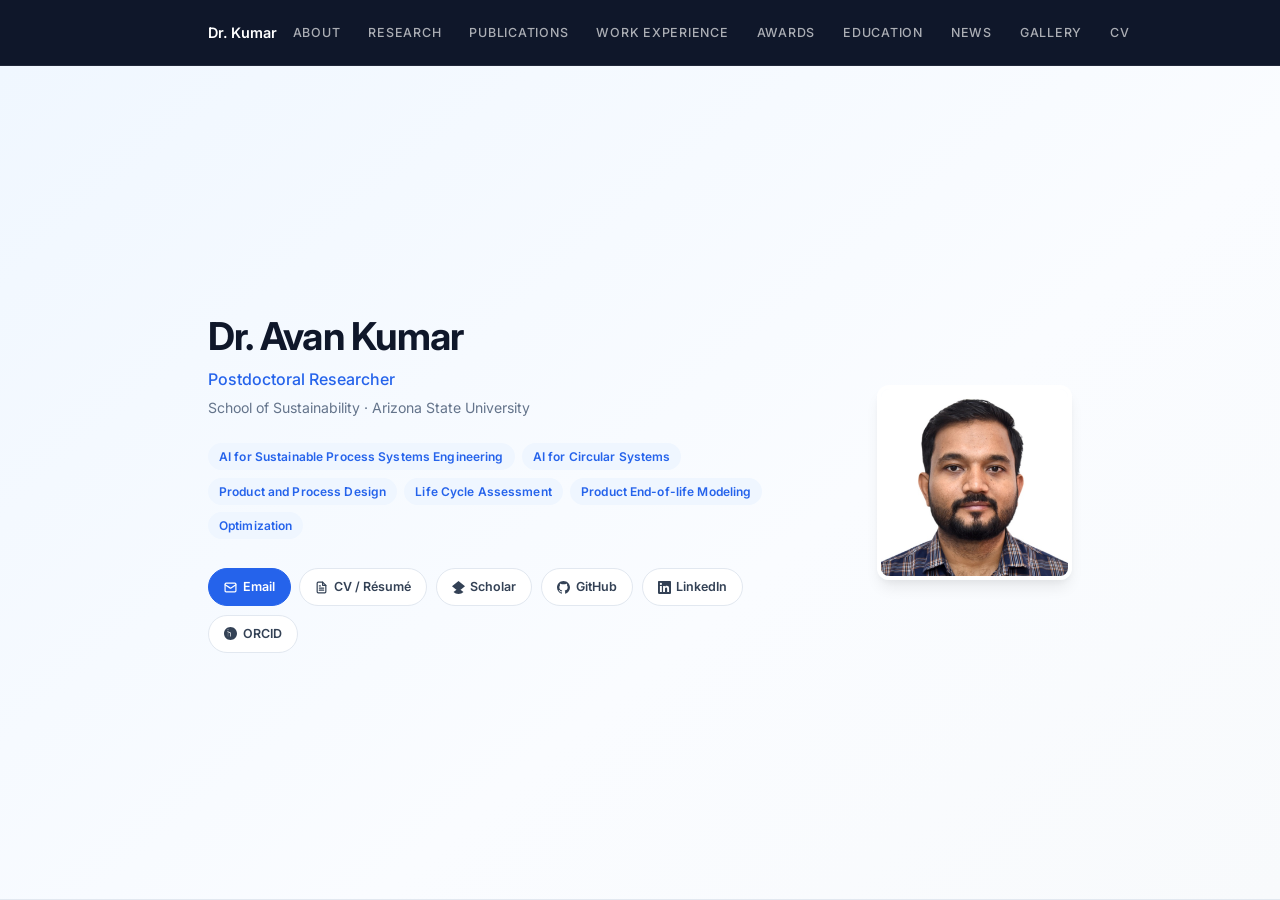
==== index.html @ 6a68aaca "initial" ====
<!DOCTYPE html>
<html lang="en">
<head>
  <meta charset="UTF-8">
  <meta name="viewport" content="width=device-width, initial-scale=1.0">
  <meta name="description" content="Academic portfolio">

  <title>Portfolio</title>

  <link rel="preconnect" href="https://fonts.googleapis.com">
  <link rel="preconnect" href="https://fonts.gstatic.com" crossorigin>
  <link href="https://fonts.googleapis.com/css2?family=Inter:wght@300;400;500;600;700&display=swap" rel="stylesheet">

  <link rel="stylesheet" href="assets/css/style.css">
</head>
<body>

  <nav id="navbar">
    <div class="nav-container">
      <a href="#" id="nav-logo" class="nav-logo"></a>

      <button class="nav-toggle" aria-label="Toggle navigation menu">
        <span></span>
        <span></span>
        <span></span>
      </button>

      <ul id="nav-links" class="nav-links"></ul>
    </div>
  </nav>

  <main>
    <section id="hero" class="section-hero"></section>
  </main>

  <script src="data/info.js"></script>
  <script src="assets/js/main.js"></script>
</body>
</html>
---- assets/css/style.css ----
/* ============================================================
   RESET & CUSTOM PROPERTIES
   ============================================================ */
*, *::before, *::after {
  box-sizing: border-box;
  margin: 0;
  padding: 0;
}

:root {
  --clr-primary:      #0f172a;
  --clr-accent:       #2563eb;
  --clr-accent-dark:  #1d4ed8;
  --clr-accent-light: #eff6ff;
  --clr-text:         #334155;
  --clr-muted:        #64748b;
  --clr-bg:           #ffffff;
  --clr-bg-alt:       #f8fafc;
  --clr-border:       #e2e8f0;

  --shadow-sm: 0 1px 2px rgba(0,0,0,.05);
  --shadow-md: 0 4px 6px -1px rgba(0,0,0,.07), 0 2px 4px -1px rgba(0,0,0,.04);
  --shadow-lg: 0 10px 15px -3px rgba(0,0,0,.08), 0 4px 6px -2px rgba(0,0,0,.04);

  --radius-sm:   4px;
  --radius-md:   8px;
  --radius-lg:   12px;
  --radius-full: 9999px;

  --nav-h:        66px;
  --section-pad:  88px;
  --max-w:        920px;

  --font: 'Inter', -apple-system, BlinkMacSystemFont, 'Segoe UI', sans-serif;
  --ease: 200ms ease;
}

/* ============================================================
   BASE
   ============================================================ */
html {
  scroll-behavior: smooth;
  scroll-padding-top: var(--nav-h);
}

body {
  font-family: var(--font);
  font-size: 15px;
  line-height: 1.75;
  color: var(--clr-text);
  background: var(--clr-bg);
  -webkit-font-smoothing: antialiased;
}

img   { max-width: 100%; display: block; }
a     { color: var(--clr-accent); text-decoration: none; transition: color var(--ease); }
a:hover { color: var(--clr-accent-dark); text-decoration: underline; }
ul    { list-style: none; }
strong { color: var(--clr-primary); font-weight: 600; }

/* ============================================================
   TYPOGRAPHY
   ============================================================ */
h1, h2, h3, h4 {
  color: var(--clr-primary);
  font-weight: 700;
  line-height: 1.3;
  letter-spacing: -.02em;
}

.section-title {
  font-size: 1.35rem;
  font-weight: 700;
  color: var(--clr-primary);
  margin-bottom: 2rem;
  padding-bottom: .8rem;
  border-bottom: 2px solid var(--clr-border);
  display: flex;
  align-items: center;
  gap: .6rem;
}

.section-title::before {
  content: '';
  display: inline-block;
  width: 4px;
  height: 1.25em;
  background: var(--clr-accent);
  border-radius: 2px;
  flex-shrink: 0;
}

/* ============================================================
   LAYOUT
   ============================================================ */
.container {
  max-width: var(--max-w);
  margin: 0 auto;
  padding: 0 28px;
}

.section       { padding: var(--section-pad) 0; }
.section-alt   { background: var(--clr-bg-alt); }

/* ============================================================
   NAVBAR
   ============================================================ */
#navbar {
  position: sticky;
  top: 0;
  z-index: 100;
  height: var(--nav-h);
  background: var(--clr-primary);
  border-bottom: 1px solid rgba(255,255,255,.07);
}

.nav-container {
  max-width: var(--max-w);
  margin: 0 auto;
  padding: 0 28px;
  height: 100%;
  display: flex;
  align-items: center;
  justify-content: space-between;
  gap: 1rem;
}

.nav-logo {
  font-size: .9rem;
  font-weight: 600;
  color: #fff !important;
  letter-spacing: -.01em;
  text-decoration: none !important;
  white-space: nowrap;
  flex-shrink: 0;
}

.nav-links {
  display: flex;
  align-items: center;
  gap: 1.75rem;
}

.nav-links a {
  color: rgba(255,255,255,.65);
  font-size: .78rem;
  font-weight: 500;
  text-decoration: none !important;
  letter-spacing: .06em;
  text-transform: uppercase;
  transition: color var(--ease);
  white-space: nowrap;
}

.nav-links a:hover,
.nav-links a.active {
  color: #fff;
}

/* Hamburger */
.nav-toggle {
  display: none;
  flex-direction: column;
  gap: 5px;
  background: none;
  border: none;
  cursor: pointer;
  padding: 6px;
  flex-shrink: 0;
}

.nav-toggle span {
  display: block;
  width: 21px;
  height: 2px;
  background: rgba(255,255,255,.85);
  border-radius: 2px;
  transition: var(--ease);
}

/* ============================================================
   HERO
   ============================================================ */
.section-hero {
  min-height: calc(100vh - var(--nav-h));
  display: flex;
  align-items: center;
  padding: 64px 0;
  background: linear-gradient(140deg, #f0f7ff 0%, #fafcff 60%, #f8fafc 100%);
  border-bottom: 1px solid var(--clr-border);
}

.section-hero .container { width: 100%; }

.hero-grid {
  display: grid;
  grid-template-columns: 1fr auto;
  gap: 56px;
  align-items: center;
}

.hero-info h1 {
  font-size: 2.4rem;
  margin-bottom: .2rem;
}

.hero-subtitle {
  font-size: 1rem;
  font-weight: 500;
  color: var(--clr-accent);
  margin-bottom: .2rem;
}

.hero-institution {
  font-size: .88rem;
  color: var(--clr-muted);
  margin-bottom: 1.4rem;
}

.hero-tags {
  display: flex;
  flex-wrap: wrap;
  gap: .45rem;
  margin-bottom: 1.85rem;
}

.hero-tag {
  background: var(--clr-accent-light);
  color: var(--clr-accent);
  padding: 3px 11px;
  border-radius: var(--radius-full);
  font-size: .75rem;
  font-weight: 600;
  letter-spacing: .01em;
}

.hero-links {
  display: flex;
  flex-wrap: wrap;
  gap: .55rem;
}

.hero-link {
  display: inline-flex;
  align-items: center;
  gap: .35rem;
  padding: 7px 15px;
  border-radius: var(--radius-full);
  font-size: .78rem;
  font-weight: 600;
  text-decoration: none !important;
  border: 1.5px solid;
  transition: background var(--ease), color var(--ease), border-color var(--ease), box-shadow var(--ease);
  white-space: nowrap;
}

.hero-link-primary {
  background: var(--clr-accent);
  color: #fff;
  border-color: var(--clr-accent);
}

.hero-link-primary:hover {
  background: var(--clr-accent-dark);
  border-color: var(--clr-accent-dark);
  color: #fff;
  box-shadow: 0 2px 8px rgba(37,99,235,.35);
}

.hero-link-outline {
  background: #fff;
  color: var(--clr-text);
  border-color: var(--clr-border);
}

.hero-link-outline:hover {
  border-color: var(--clr-accent);
  color: var(--clr-accent);
}

/* Photo */
.hero-photo-wrap { flex-shrink: 0; }

.hero-photo {
  width: 195px;
  height: 195px;
  border-radius: var(--radius-lg);
  object-fit: cover;
  box-shadow: var(--shadow-lg);
  border: 4px solid #fff;
}

/* ============================================================
   ABOUT
   ============================================================ */
.about-body p {
  margin-bottom: 1rem;
  font-size: .95rem;
}

.about-body p:last-child { margin-bottom: 0; }

/* ============================================================
   RESEARCH
   ============================================================ */
.research-grid {
  display: grid;
  grid-template-columns: repeat(3, 1fr);
  gap: 1.1rem;
}

.research-card {
  background: var(--clr-bg);
  border: 1px solid var(--clr-border);
  border-radius: var(--radius-lg);
  padding: 1.5rem 1.4rem;
  transition: box-shadow var(--ease), transform var(--ease), border-color var(--ease);
}

.research-card:hover {
  box-shadow: var(--shadow-md);
  transform: translateY(-3px);
  border-color: rgba(37,99,235,.2);
}

.research-icon {
  font-size: 1.65rem;
  margin-bottom: .75rem;
  line-height: 1;
}

.research-card h3 {
  font-size: .88rem;
  font-weight: 700;
  margin-bottom: .4rem;
  letter-spacing: -.01em;
}

.research-card p {
  font-size: .82rem;
  color: var(--clr-muted);
  line-height: 1.65;
}

/* ============================================================
   PUBLICATIONS
   ============================================================ */
.pub-filters {
  display: flex;
  flex-wrap: wrap;
  gap: .4rem;
  margin-bottom: 1.6rem;
}

.pub-filter-btn {
  padding: 5px 14px;
  border-radius: var(--radius-full);
  font-size: .76rem;
  font-weight: 600;
  letter-spacing: .02em;
  border: 1.5px solid var(--clr-border);
  background: var(--clr-bg);
  color: var(--clr-muted);
  cursor: pointer;
  transition: all var(--ease);
}

.pub-filter-btn:hover { border-color: var(--clr-accent); color: var(--clr-accent); }
.pub-filter-btn.active {
  border-color: var(--clr-accent);
  color: #fff;
  background: var(--clr-accent);
}

.pub-list {
  display: flex;
  flex-direction: column;
  gap: .9rem;
}

.pub-item {
  background: var(--clr-bg);
  border: 1px solid var(--clr-border);
  border-radius: var(--radius-md);
  padding: 1.2rem 1.4rem;
  position: relative;
  transition: box-shadow var(--ease);
}

.pub-item:hover { box-shadow: var(--shadow-md); }

.pub-item.featured {
  border-left: 3px solid var(--clr-accent);
}

.pub-title {
  font-size: .925rem;
  font-weight: 700;
  color: var(--clr-primary);
  margin-bottom: .3rem;
  line-height: 1.45;
  padding-right: 80px; /* room for badge */
}

.pub-authors {
  font-size: .8rem;
  color: var(--clr-muted);
  margin-bottom: .25rem;
}

.pub-venue {
  font-size: .8rem;
  color: var(--clr-text);
  margin-bottom: .75rem;
}

.pub-venue strong { color: var(--clr-accent); font-weight: 600; }

.pub-tags {
  display: flex;
  flex-wrap: wrap;
  gap: .35rem;
  margin-bottom: .7rem;
}

.pub-tag {
  background: var(--clr-bg-alt);
  color: var(--clr-muted);
  padding: 2px 9px;
  border-radius: var(--radius-full);
  font-size: .72rem;
  font-weight: 500;
  border: 1px solid var(--clr-border);
}

.pub-links {
  display: flex;
  flex-wrap: wrap;
  gap: .45rem;
}

.pub-link {
  display: inline-flex;
  align-items: center;
  font-size: .76rem;
  font-weight: 600;
  color: var(--clr-accent);
  border: 1px solid var(--clr-accent);
  padding: 3px 11px;
  border-radius: var(--radius-full);
  transition: background var(--ease), color var(--ease);
  text-decoration: none !important;
}

.pub-link:hover {
  background: var(--clr-accent);
  color: #fff;
}

.pub-badge {
  position: absolute;
  top: 1.1rem;
  right: 1.1rem;
  background: var(--clr-accent);
  color: #fff;
  font-size: .68rem;
  font-weight: 700;
  padding: 2px 9px;
  border-radius: var(--radius-full);
  letter-spacing: .05em;
  text-transform: uppercase;
}

/* ============================================================
   AWARDS
   ============================================================ */
.awards-list {
  display: flex;
  flex-direction: column;
  gap: .7rem;
}

.award-item {
  display: flex;
  gap: 1.25rem;
  align-items: flex-start;
  padding: 1rem 1.25rem;
  background: var(--clr-bg);
  border: 1px solid var(--clr-border);
  border-radius: var(--radius-md);
  transition: box-shadow var(--ease);
}

.award-item:hover { box-shadow: var(--shadow-sm); }

.award-year {
  font-size: .78rem;
  font-weight: 700;
  color: var(--clr-accent);
  min-width: 44px;
  padding-top: 2px;
  flex-shrink: 0;
}

.award-content {}
.award-title {
  font-size: .88rem;
  font-weight: 600;
  color: var(--clr-primary);
  margin-bottom: .15rem;
}

.award-org {
  font-size: .8rem;
  color: var(--clr-muted);
}

.award-desc {
  font-size: .8rem;
  color: var(--clr-muted);
  margin-top: .2rem;
  font-style: italic;
}

/* ============================================================
   EDUCATION (TIMELINE)
   ============================================================ */
.edu-timeline {
  position: relative;
  padding-left: 1.75rem;
}

.edu-timeline::before {
  content: '';
  position: absolute;
  left: 4px;
  top: 10px;
  bottom: 10px;
  width: 2px;
  background: var(--clr-border);
  border-radius: 2px;
}

.edu-item {
  position: relative;
  padding-bottom: 2.25rem;
}

.edu-item:last-child { padding-bottom: 0; }

.edu-item::before {
  content: '';
  position: absolute;
  left: -1.75rem;
  top: 7px;
  width: 10px;
  height: 10px;
  border-radius: 50%;
  background: #fff;
  border: 2.5px solid var(--clr-accent);
  box-shadow: 0 0 0 3px var(--clr-accent-light);
}

.edu-degree {
  font-size: .95rem;
  font-weight: 700;
  color: var(--clr-primary);
  margin-bottom: .2rem;
}

.edu-institution {
  font-size: .875rem;
  color: var(--clr-text);
  margin-bottom: .15rem;
}

.edu-year {
  font-size: .8rem;
  color: var(--clr-accent);
  font-weight: 600;
  margin-bottom: .3rem;
}

.edu-meta {
  font-size: .82rem;
  color: var(--clr-muted);
  line-height: 1.55;
}

.edu-meta em { color: var(--clr-text); }

/* ============================================================
   RESEARCH PROJECTS (horizontal image cards)
   ============================================================ */
.rp-list {
  display: flex;
  flex-direction: column;
  gap: 1.5rem;
}

.rp-card {
  display: grid;
  grid-template-columns: 280px 1fr;
  background: var(--clr-bg);
  border: 1px solid var(--clr-border);
  border-radius: var(--radius-lg);
  overflow: hidden;
  transition: box-shadow var(--ease), transform var(--ease);
}

.rp-card:hover {
  box-shadow: var(--shadow-md);
  transform: translateY(-2px);
}

.rp-image {
  overflow: hidden;
  flex-shrink: 0;
}

.rp-image img {
  width: 100%;
  height: 100%;
  object-fit: cover;
  display: block;
  transition: transform .4s ease;
}

.rp-card:hover .rp-image img { transform: scale(1.05); }

.rp-content {
  padding: 1.5rem;
  display: flex;
  flex-direction: column;
  gap: .75rem;
  justify-content: center;
}

.rp-header {
  display: flex;
  align-items: flex-start;
  justify-content: space-between;
  gap: 1rem;
}

.rp-title {
  font-size: 1rem;
  font-weight: 700;
  color: var(--clr-primary);
  line-height: 1.4;
  margin: 0;
}

.rp-status {
  font-size: .68rem;
  font-weight: 700;
  padding: 2px 10px;
  border-radius: var(--radius-full);
  white-space: nowrap;
  flex-shrink: 0;
  text-transform: uppercase;
  letter-spacing: .05em;
  align-self: flex-start;
}

.rp-status--ongoing   { background: #dcfce7; color: #15803d; }
.rp-status--completed { background: var(--clr-bg-alt); color: var(--clr-muted); border: 1px solid var(--clr-border); }

.rp-description {
  font-size: .875rem;
  color: var(--clr-muted);
  line-height: 1.65;
  margin: 0;
}

/* Work experience highlights list (reuses edu-timeline) */
.work-highlights {
  list-style: none;
  margin-top: .4rem;
  display: flex;
  flex-direction: column;
  gap: .2rem;
}

.work-highlights li {
  font-size: .82rem;
  color: var(--clr-muted);
  padding-left: 1rem;
  position: relative;
  line-height: 1.55;
}

.work-highlights li::before {
  content: '·';
  position: absolute;
  left: 0;
  color: var(--clr-accent);
  font-weight: 900;
}

/* Publication summary stats bar */
.pub-summary {
  display: flex;
  gap: 0;
  background: var(--clr-bg-alt);
  border: 1px solid var(--clr-border);
  border-radius: var(--radius-lg);
  overflow: hidden;
  margin-bottom: 2.5rem;
}

.pub-summary-stat {
  display: flex;
  flex-direction: column;
  align-items: center;
  flex: 1;
  padding: 1.25rem 1rem;
  border-right: 1px solid var(--clr-border);
}

.pub-summary-stat:last-child { border-right: none; }

.pub-summary-num {
  font-size: 2rem;
  font-weight: 700;
  color: var(--clr-accent);
  line-height: 1;
  margin-bottom: .3rem;
}

.pub-summary-label {
  font-size: .73rem;
  color: var(--clr-muted);
  font-weight: 500;
  text-align: center;
  letter-spacing: .01em;
}

/* ============================================================
   NEWS
   ============================================================ */
.news-list {
  display: flex;
  flex-direction: column;
}

.news-item {
  display: grid;
  grid-template-columns: 96px 1fr;
  gap: .75rem;
  padding: .85rem 0;
  border-bottom: 1px solid var(--clr-border);
  font-size: .875rem;
  align-items: baseline;
}

.news-item:last-child { border-bottom: none; }

.news-date {
  font-size: .76rem;
  font-weight: 700;
  color: var(--clr-accent);
  letter-spacing: .02em;
  padding-top: 2px;
}

/* ============================================================
   FOOTER
   ============================================================ */
#site-footer {
  background: var(--clr-primary);
  color: rgba(255,255,255,.5);
  text-align: center;
  padding: 2.25rem 24px;
  font-size: .8rem;
  line-height: 1.8;
}

#site-footer a {
  color: rgba(255,255,255,.75);
  text-decoration: none;
}

#site-footer a:hover { color: #fff; text-decoration: underline; }

/* ============================================================
   SCROLL-TO-TOP BUTTON
   ============================================================ */
#scroll-top {
  position: fixed;
  bottom: 28px;
  right: 28px;
  width: 40px;
  height: 40px;
  border-radius: 50%;
  background: var(--clr-primary);
  color: #fff;
  border: none;
  font-size: 1.05rem;
  cursor: pointer;
  box-shadow: var(--shadow-md);
  opacity: 0;
  pointer-events: none;
  transition: opacity var(--ease), transform var(--ease), background var(--ease);
  z-index: 99;
  display: flex;
  align-items: center;
  justify-content: center;
}

#scroll-top.visible { opacity: 1; pointer-events: auto; }
#scroll-top:hover   { transform: translateY(-3px); background: var(--clr-accent); }

/* ============================================================
   RESPONSIVE
   ============================================================ */
@media (max-width: 860px) {
  .research-grid {
    grid-template-columns: repeat(2, 1fr);
  }
}

@media (max-width: 720px) {
  :root { --section-pad: 60px; }

  /* Nav */
  .nav-links {
    display: none;
    position: absolute;
    top: var(--nav-h);
    left: 0;
    right: 0;
    background: var(--clr-primary);
    flex-direction: column;
    align-items: flex-start;
    gap: 0;
    padding: .5rem 0 1rem;
    box-shadow: 0 8px 24px rgba(0,0,0,.25);
  }

  .nav-links.open { display: flex; }
  .nav-links a    { display: block; padding: .7rem 28px; width: 100%; }
  .nav-toggle     { display: flex; }

  /* Hero */
  .hero-grid {
    grid-template-columns: 1fr;
    text-align: center;
    gap: 2rem;
  }

  .hero-photo-wrap { order: -1; display: flex; justify-content: center; }
  .hero-tags       { justify-content: center; }
  .hero-links      { justify-content: center; }
  .hero-info h1    { font-size: 1.9rem; }
}

@media (max-width: 520px) {
  :root { --section-pad: 48px; }

  .research-grid { grid-template-columns: 1fr; }

  .news-item {
    grid-template-columns: 1fr;
    gap: .2rem;
  }

  .pub-title { padding-right: 0; }
  .pub-badge { position: static; display: inline-block; margin-bottom: .5rem; }
}

/* ============================================================
   SUB-PAGE LAYOUT
   ============================================================ */
.page-banner {
  background: linear-gradient(135deg, var(--clr-primary) 0%, #1a3a6b 100%);
  padding: 44px 0 40px;
  border-bottom: 1px solid rgba(255,255,255,.07);
}

.breadcrumb {
  display: flex;
  align-items: center;
  gap: .4rem;
  font-size: .76rem;
  color: rgba(255,255,255,.45);
  margin-bottom: .75rem;
  flex-wrap: wrap;
}

.breadcrumb a {
  color: rgba(255,255,255,.6);
  text-decoration: none;
  transition: color var(--ease);
}

.breadcrumb a:hover { color: #fff; }
.breadcrumb-sep    { opacity: .4; }

.page-banner h1 {
  color: #fff;
  font-size: 2rem;
  margin-bottom: .3rem;
  letter-spacing: -.03em;
}

.page-banner-meta {
  color: rgba(255,255,255,.55);
  font-size: .875rem;
}

.page-main {
  padding: 64px 0 88px;
  min-height: 60vh;
}

/* Type filter row (publications sub-page) */
.pub-filter-group {
  display: flex;
  align-items: center;
  gap: .6rem;
  margin-bottom: .75rem;
  flex-wrap: wrap;
}

.pub-filter-label {
  font-size: .76rem;
  font-weight: 600;
  color: var(--clr-muted);
  letter-spacing: .04em;
  text-transform: uppercase;
  white-space: nowrap;
}

.pub-filter-group .pub-filters { margin-bottom: 0; }

/* ============================================================
   GALLERY
   ============================================================ */
.gallery-filters {
  display: flex;
  flex-wrap: wrap;
  gap: .4rem;
  margin-bottom: 1.5rem;
}

.gallery-grid {
  display: grid;
  grid-template-columns: repeat(auto-fill, minmax(260px, 1fr));
  gap: 1rem;
}

.gallery-card {
  position: relative;
  overflow: hidden;
  border-radius: var(--radius-md);
  aspect-ratio: 4 / 3;
  cursor: pointer;
  background: var(--clr-bg-alt);
  border: 1px solid var(--clr-border);
}

.gallery-card img {
  width: 100%;
  height: 100%;
  object-fit: cover;
  display: block;
  transition: transform .4s ease;
}

.gallery-card:hover img { transform: scale(1.07); }

.gallery-card-overlay {
  position: absolute;
  inset: 0;
  background: linear-gradient(to top, rgba(0,0,0,.7) 0%, transparent 55%);
  display: flex;
  align-items: flex-end;
  padding: .85rem 1rem;
  opacity: 0;
  transition: opacity .25s ease;
}

.gallery-card:hover .gallery-card-overlay { opacity: 1; }

.gallery-card-caption {
  color: #fff;
  font-size: .79rem;
  line-height: 1.45;
  margin: 0;
}

.gallery-card-cat {
  position: absolute;
  top: .65rem;
  left: .65rem;
  background: rgba(0,0,0,.55);
  color: rgba(255,255,255,.9);
  font-size: .68rem;
  font-weight: 600;
  padding: 2px 9px;
  border-radius: var(--radius-full);
  letter-spacing: .04em;
  backdrop-filter: blur(4px);
}

/* ---- Lightbox ---- */
.lightbox {
  position: fixed;
  inset: 0;
  z-index: 200;
  background: rgba(0,0,0,.93);
  display: flex;
  align-items: center;
  justify-content: center;
  opacity: 0;
  pointer-events: none;
  transition: opacity .22s ease;
}

.lightbox.open {
  opacity: 1;
  pointer-events: auto;
}

.lightbox-inner {
  position: relative;
  display: flex;
  flex-direction: column;
  align-items: center;
  gap: 1rem;
  max-width: min(88vw, 1000px);
  width: 100%;
}

.lightbox-img {
  max-height: 78vh;
  max-width: 100%;
  border-radius: var(--radius-md);
  object-fit: contain;
  box-shadow: 0 24px 48px rgba(0,0,0,.5);
  display: block;
}

.lightbox-caption {
  color: rgba(255,255,255,.7);
  font-size: .84rem;
  text-align: center;
  max-width: 560px;
  line-height: 1.55;
}

.lightbox-counter {
  color: rgba(255,255,255,.4);
  font-size: .75rem;
  letter-spacing: .06em;
}

.lightbox-close {
  position: absolute;
  top: -3rem;
  right: 0;
  background: none;
  border: none;
  color: rgba(255,255,255,.7);
  font-size: 1.85rem;
  line-height: 1;
  cursor: pointer;
  transition: color var(--ease);
  padding: 4px 8px;
}

.lightbox-close:hover { color: #fff; }

.lightbox-btn {
  position: fixed;
  top: 50%;
  transform: translateY(-50%);
  background: rgba(255,255,255,.1);
  border: 1px solid rgba(255,255,255,.15);
  color: #fff;
  width: 46px;
  height: 46px;
  border-radius: 50%;
  cursor: pointer;
  font-size: 1.1rem;
  display: flex;
  align-items: center;
  justify-content: center;
  transition: background var(--ease);
  backdrop-filter: blur(6px);
  z-index: 201;
}

.lightbox-btn:hover { background: rgba(255,255,255,.25); }
.lightbox-prev { left: 1.5rem; }
.lightbox-next { right: 1.5rem; }

@media (max-width: 600px) {
  .gallery-grid { grid-template-columns: repeat(2, 1fr); gap: .6rem; }
  .lightbox-prev { left: .5rem; }
  .lightbox-next { right: .5rem; }
}

@media (max-width: 380px) {
  .gallery-grid { grid-template-columns: 1fr; }
}

/* Research project cards — stack on small screens */
@media (max-width: 680px) {
  .rp-card {
    grid-template-columns: 1fr;
  }

  .rp-image {
    height: 200px;
  }
}

/* Pub summary — stack on very small screens */
@media (max-width: 420px) {
  .pub-summary {
    flex-direction: column;
  }

  .pub-summary-stat {
    border-right: none;
    border-bottom: 1px solid var(--clr-border);
    padding: 1rem;
  }

  .pub-summary-stat:last-child { border-bottom: none; }
}
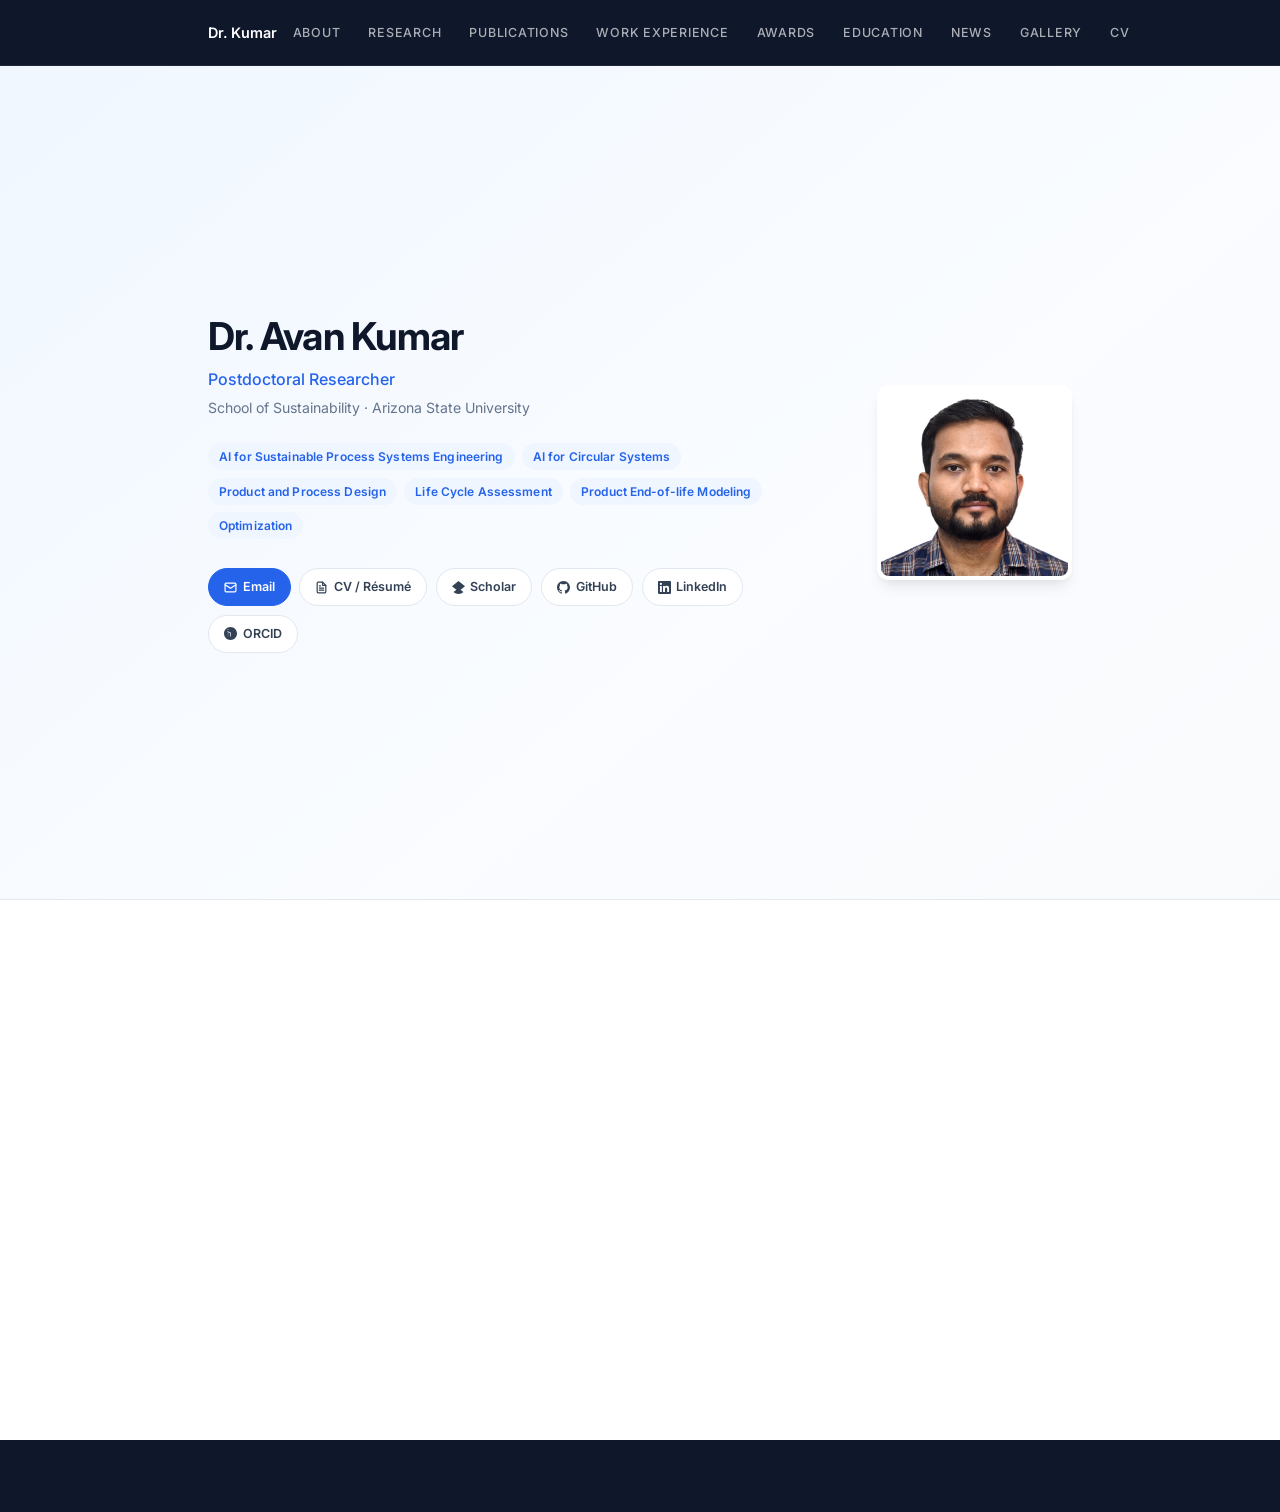
==== commit f35ff9be: "Merge About content into home page" ====
--- a/index.html
+++ b/index.html
@@ -31,7 +31,12 @@
 
   <main>
     <section id="hero" class="section-hero"></section>
+    <section id="about" class="page-main"></section>
   </main>
+
+  <footer id="site-footer"></footer>
+
+  <button id="scroll-top" aria-label="Scroll to top">&#8593;</button>
 
   <script src="data/info.js"></script>
   <script src="assets/js/main.js"></script>
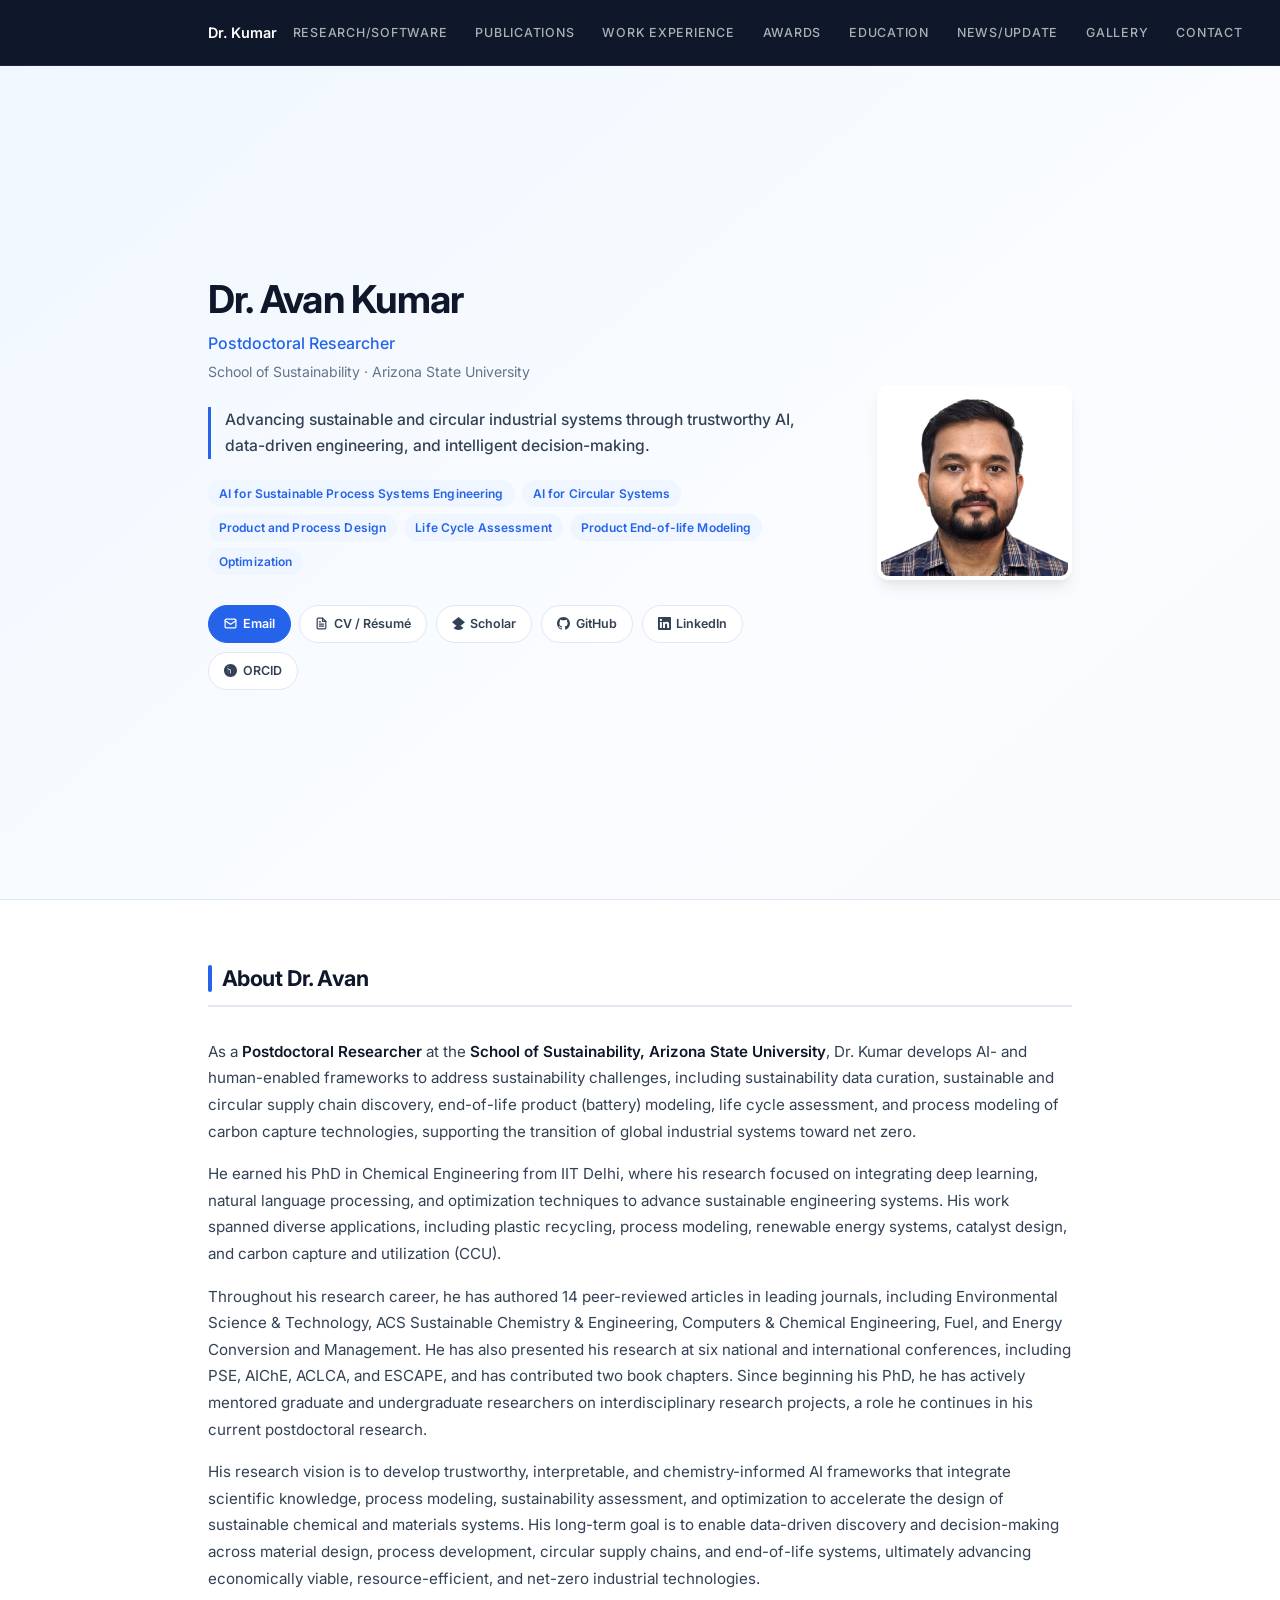
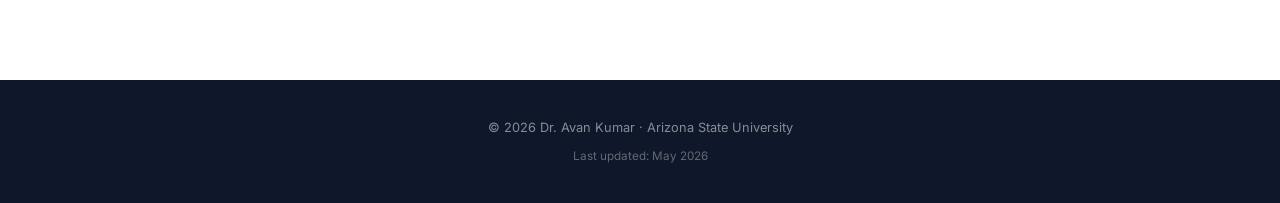
==== commit bc5dd421: "Add AK favicon" ====
--- a/index.html
+++ b/index.html
@@ -6,6 +6,7 @@
   <meta name="description" content="Academic portfolio">
 
   <title>Portfolio</title>
+  <link rel="icon" type="image/png" href="assets/AK_logo.png">
 
   <link rel="preconnect" href="https://fonts.googleapis.com">
   <link rel="preconnect" href="https://fonts.gstatic.com" crossorigin>
--- a/assets/css/style.css
+++ b/assets/css/style.css
@@ -1131,3 +1131,76 @@
 
   .pub-summary-stat:last-child { border-bottom: none; }
 }
+
+
+/* ============================================================
+   SOFTWARE TOOL CARD
+   ============================================================ */
+.software-card {
+  display: grid;
+  grid-template-columns: minmax(240px, .8fr) minmax(0, 2.2fr);
+  gap: 1.5rem;
+  align-items: stretch;
+  background: var(--clr-bg);
+  border: 1px solid var(--clr-border);
+  border-radius: var(--radius-lg);
+  padding: 1.5rem;
+  overflow: hidden;
+}
+
+.software-content {
+  display: flex;
+  flex-direction: column;
+  gap: .75rem;
+  justify-content: center;
+}
+
+.software-image {
+  display: flex;
+  align-items: center;
+  justify-content: center;
+  min-width: 0;
+}
+
+.software-image img {
+  width: 100%;
+  height: auto;
+  display: block;
+  border-radius: var(--radius-md);
+  border: 1px solid var(--clr-border);
+}
+
+@media (max-width: 820px) {
+  .software-card {
+    grid-template-columns: 1fr;
+  }
+
+  .software-image {
+    order: 2;
+  }
+}
+
+
+/* Homepage research mission */
+.hero-mission {
+  max-width: 720px;
+  margin: 0 0 1.35rem;
+  padding-left: 14px;
+  border-left: 3px solid var(--clr-accent);
+  color: var(--clr-text);
+  font-size: .98rem;
+  line-height: 1.65;
+  font-weight: 500;
+}
+
+@media (max-width: 720px) {
+  .hero-mission {
+    margin-left: auto;
+    margin-right: auto;
+    padding-left: 0;
+    padding-top: .75rem;
+    border-left: 0;
+    border-top: 3px solid var(--clr-accent);
+  }
+}
+
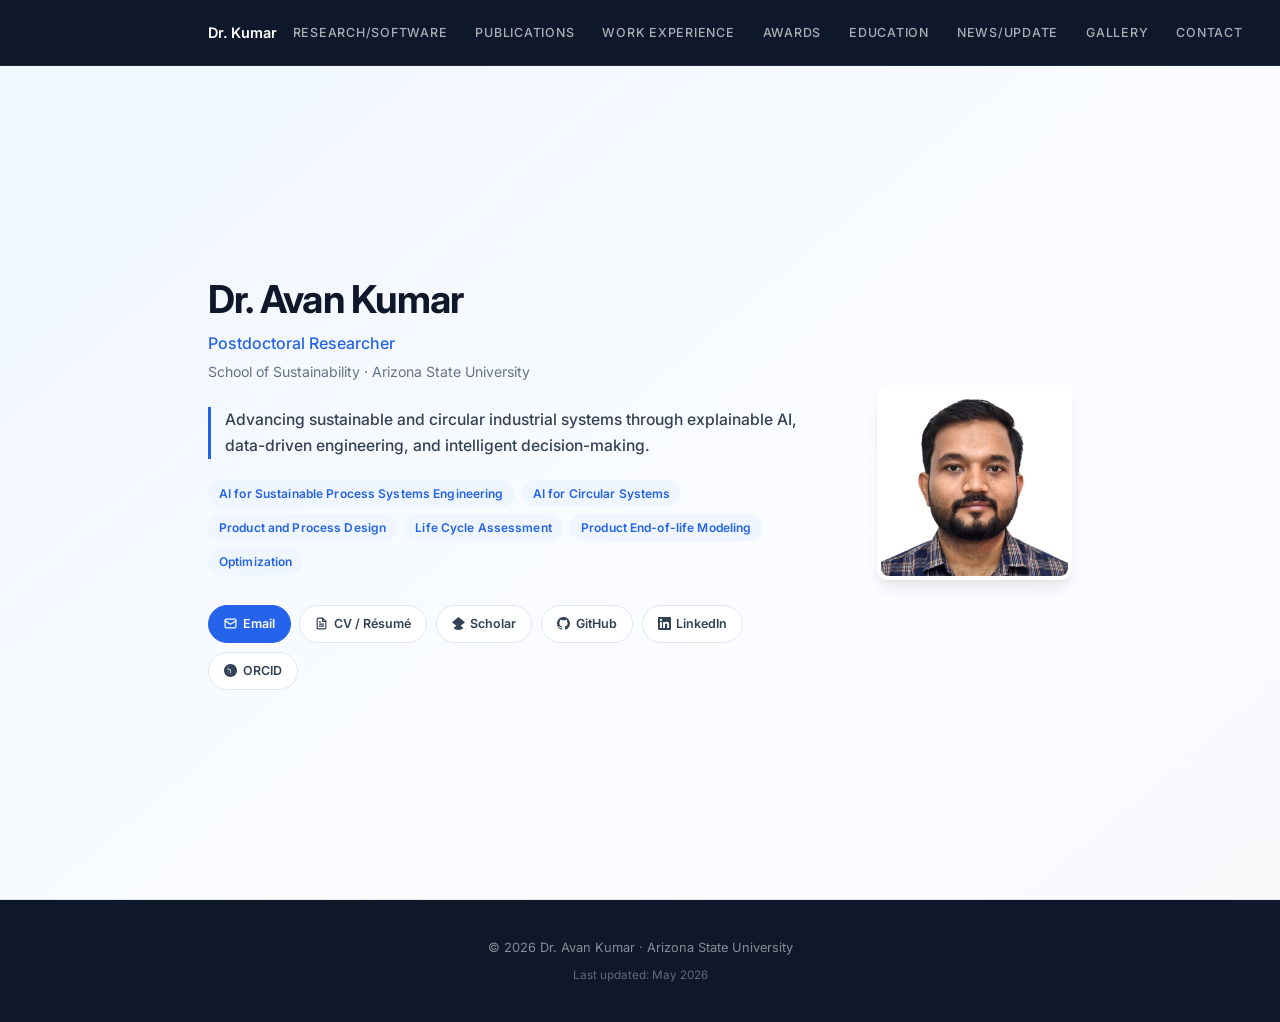
==== commit 3b7502e3: "Remove separate homepage biography section" ====
--- a/index.html
+++ b/index.html
@@ -32,7 +32,6 @@
 
   <main>
     <section id="hero" class="section-hero"></section>
-    <section id="about" class="page-main"></section>
   </main>
 
   <footer id="site-footer"></footer>
--- a/assets/css/style.css
+++ b/assets/css/style.css
@@ -1204,3 +1204,256 @@
   }
 }
 
+
+/* Figure placed directly after its corresponding Research Interest */
+.research-interest-block {
+  display: flex;
+  flex-direction: column;
+  gap: 1rem;
+}
+
+.research-interest-figure {
+  margin: 0;
+  padding: .75rem;
+  background: #fff;
+  border: 1px solid var(--clr-border);
+  border-radius: var(--radius-lg);
+  box-shadow: var(--shadow-sm);
+  display: flex;
+  justify-content: center;
+}
+
+.research-interest-figure img {
+  display: block;
+  width: 100%;
+  max-width: 900px;
+  max-height: 440px;
+  object-fit: contain;
+}
+
+
+/* Three figures directly after the first Research Interest */
+.research-interest-figures {
+  display: grid;
+  grid-template-columns: repeat(3, minmax(0, 1fr));
+  gap: 1rem;
+}
+
+.research-interest-figures .research-interest-figure {
+  min-width: 0;
+}
+
+.research-interest-figures .research-interest-figure img {
+  height: 260px;
+  max-height: 260px;
+}
+
+@media (max-width: 760px) {
+  .research-interest-figures {
+    grid-template-columns: 1fr;
+  }
+
+  .research-interest-figures .research-interest-figure img {
+    height: auto;
+    max-height: 360px;
+  }
+}
+
+
+/* Click-to-enlarge research figures */
+.research-zoom-trigger {
+  cursor: zoom-in;
+  transition: transform var(--ease), box-shadow var(--ease), border-color var(--ease);
+}
+
+.research-zoom-trigger:hover {
+  transform: translateY(-2px);
+  box-shadow: var(--shadow-md);
+  border-color: var(--clr-accent);
+}
+
+.research-zoom-trigger:focus-visible {
+  outline: 3px solid var(--clr-accent);
+  outline-offset: 3px;
+}
+
+.research-lightbox {
+  position: fixed;
+  inset: 0;
+  z-index: 1000;
+  display: none;
+  align-items: center;
+  justify-content: center;
+  padding: 4rem 2rem 2rem;
+  background: rgba(5, 15, 30, .92);
+}
+
+.research-lightbox.open {
+  display: flex;
+}
+
+.research-lightbox-img {
+  display: block;
+  max-width: min(95vw, 1500px);
+  max-height: 88vh;
+  width: auto;
+  height: auto;
+  object-fit: contain;
+  background: #fff;
+  border-radius: var(--radius-md);
+  box-shadow: 0 24px 60px rgba(0,0,0,.45);
+}
+
+.research-lightbox-close {
+  position: absolute;
+  top: 18px;
+  right: 24px;
+  width: 46px;
+  height: 46px;
+  border: 1px solid rgba(255,255,255,.35);
+  border-radius: 50%;
+  background: rgba(255,255,255,.12);
+  color: #fff;
+  font-size: 2rem;
+  line-height: 1;
+  cursor: pointer;
+}
+
+.research-lightbox-close:hover {
+  background: rgba(255,255,255,.22);
+}
+
+
+/* Three figures directly below the Research/Software page header */
+.research-header-figures {
+  display: grid;
+  grid-template-columns: repeat(3, minmax(0, 1fr));
+  gap: 1rem;
+  margin: 0 0 3rem;
+  align-items: stretch;
+}
+
+.research-header-figures .research-interest-figure {
+  min-width: 0;
+}
+
+.research-header-figures .research-interest-figure img {
+  height: 260px;
+  max-height: 260px;
+}
+
+@media (max-width: 760px) {
+  .research-header-figures {
+    grid-template-columns: 1fr;
+  }
+
+  .research-header-figures .research-interest-figure img {
+    height: auto;
+    max-height: 360px;
+  }
+}
+
+
+/* ============================================================
+   GALLERY ALBUMS
+   ============================================================ */
+.gallery-albums {
+  display: grid;
+  grid-template-columns: repeat(auto-fill, minmax(245px, 1fr));
+  gap: 1.25rem;
+}
+
+.gallery-album-card {
+  padding: 0;
+  overflow: hidden;
+  text-align: left;
+  background: var(--clr-bg);
+  border: 1px solid var(--clr-border);
+  border-radius: var(--radius-lg);
+  cursor: pointer;
+  transition: transform var(--ease), box-shadow var(--ease), border-color var(--ease);
+}
+
+.gallery-album-card:hover {
+  transform: translateY(-3px);
+  box-shadow: var(--shadow-md);
+  border-color: rgba(37,99,235,.35);
+}
+
+.gallery-album-image {
+  position: relative;
+  aspect-ratio: 4 / 3;
+  overflow: hidden;
+  background: var(--clr-bg-alt);
+}
+
+.gallery-album-image img {
+  width: 100%;
+  height: 100%;
+  display: block;
+  object-fit: cover;
+  transition: transform .35s ease;
+}
+
+.gallery-album-card:hover .gallery-album-image img {
+  transform: scale(1.04);
+}
+
+.gallery-album-count {
+  position: absolute;
+  right: .7rem;
+  bottom: .7rem;
+  padding: 4px 10px;
+  border-radius: var(--radius-full);
+  background: rgba(15,23,42,.78);
+  color: #fff;
+  font-size: .72rem;
+  font-weight: 700;
+  backdrop-filter: blur(5px);
+}
+
+.gallery-album-info {
+  padding: 1rem 1.1rem 1.1rem;
+}
+
+.gallery-album-info h3 {
+  margin: 0 0 .2rem;
+  font-size: .95rem;
+  color: var(--clr-primary);
+}
+
+.gallery-album-info p {
+  margin: 0;
+  font-size: .76rem;
+  color: var(--clr-accent);
+  font-weight: 600;
+}
+
+.gallery-album-toolbar {
+  display: flex;
+  align-items: center;
+  gap: 1rem;
+  margin-bottom: 1.5rem;
+}
+
+.gallery-album-view[hidden],
+.gallery-albums[hidden] {
+  display: none !important;
+}
+
+.gallery-grid .gallery-card {
+  padding: 0;
+  text-align: left;
+  appearance: none;
+}
+
+@media (max-width: 520px) {
+  .gallery-albums {
+    grid-template-columns: 1fr;
+  }
+
+  .gallery-album-toolbar {
+    align-items: flex-start;
+    flex-direction: column;
+  }
+}
